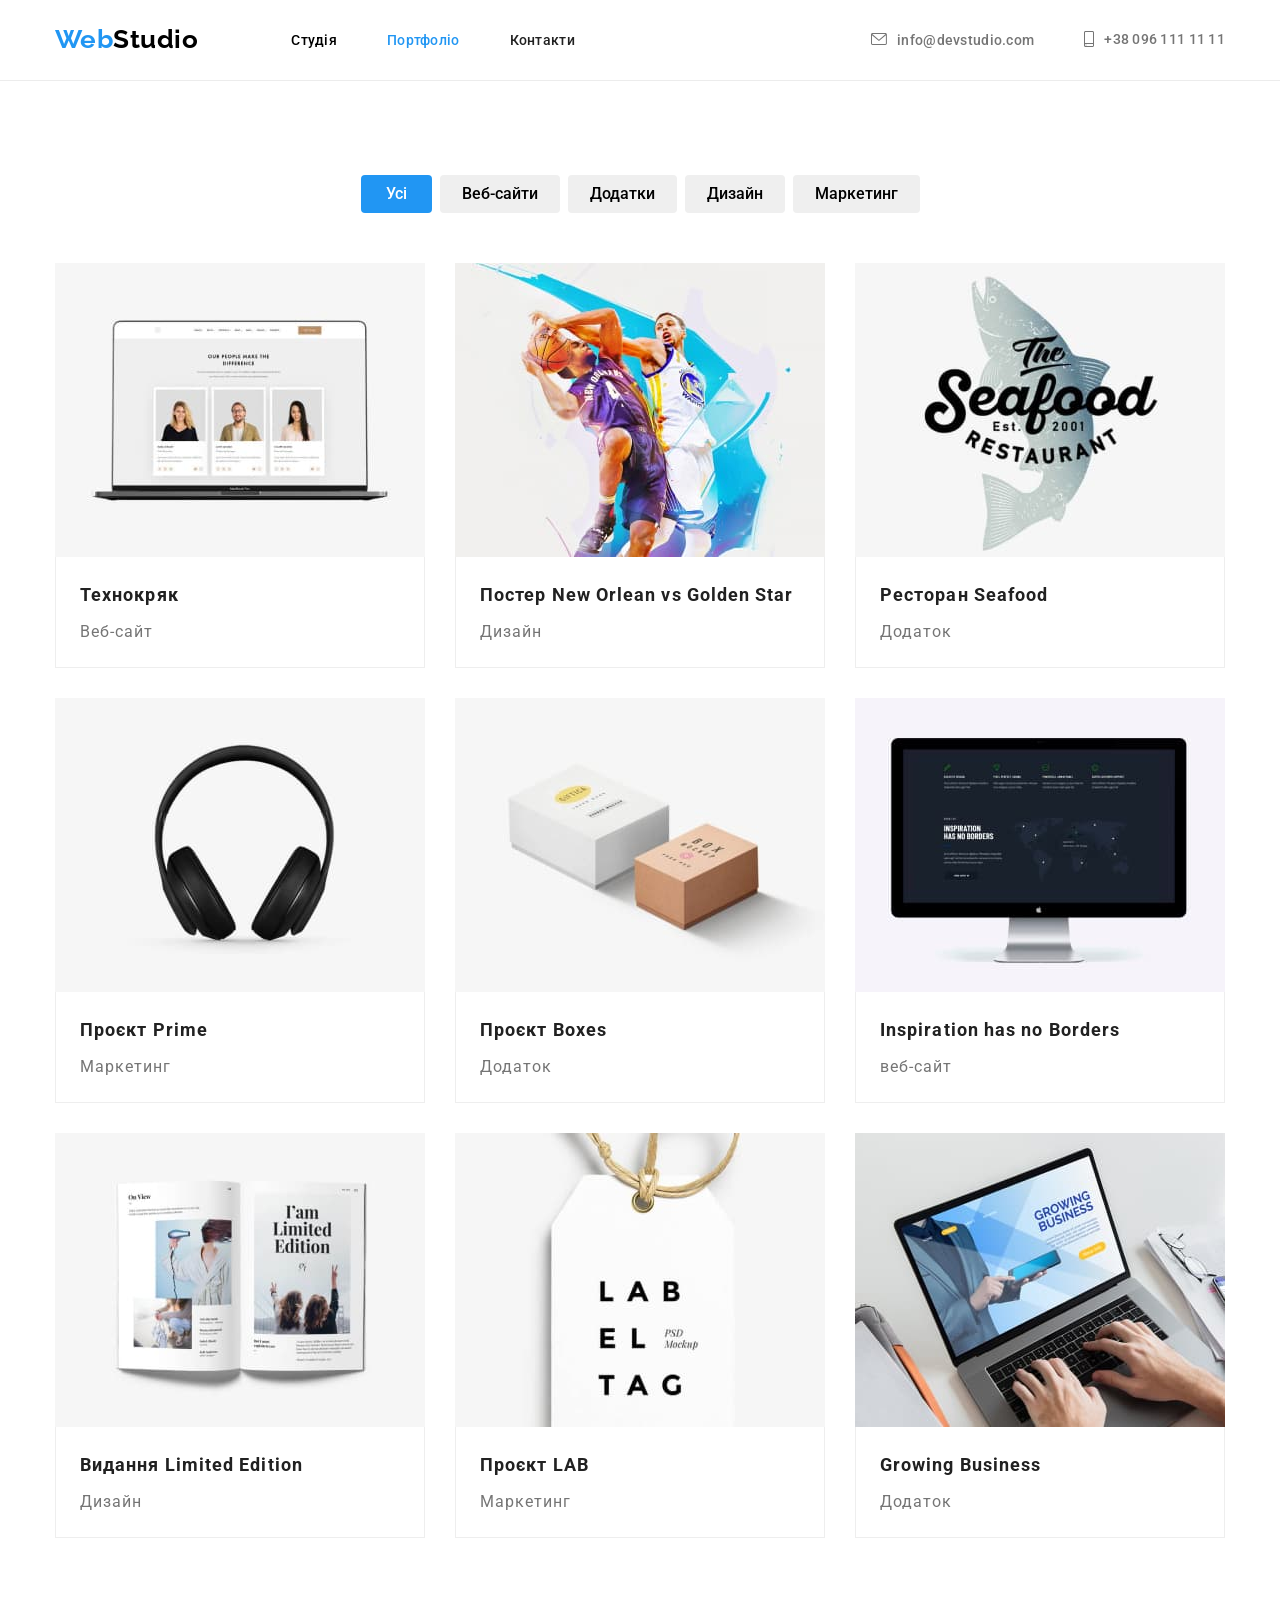
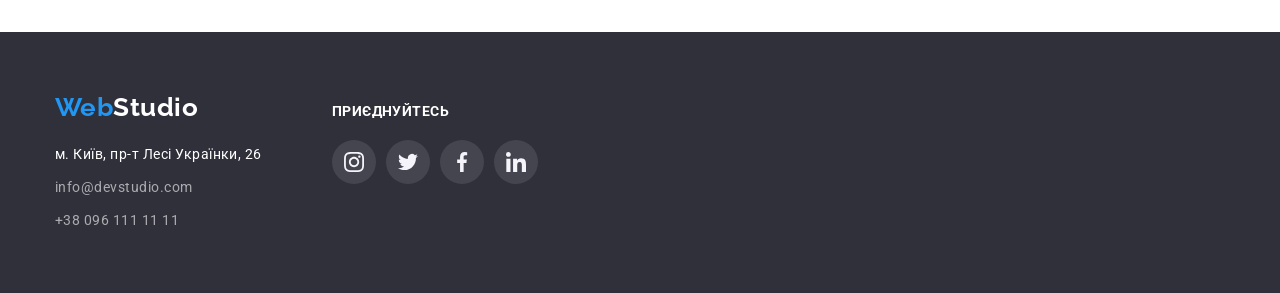
==== portfolio.html @ 345dc27f "new" ====
<!DOCTYPE html>
<html lang="uk">
<head>
    <meta charset="UTF-8">
    <meta http-equiv="X-UA-Compatible" content="IE=edge">
    <meta name="viewport" content="width=device-width, initial-scale=1.0">
    <title>Портфоліо</title>
    <link rel="preconnect" href="https://fonts.googleapis.com">
<link rel="preconnect" href="https://fonts.gstatic.com" crossorigin>
<link href="https://fonts.googleapis.com/css2?family=Raleway:wght@700&family=Roboto:wght@400;500;700;900&display=swap" rel="stylesheet">
<link rel="stylesheet" href="https://cdnjs.cloudflare.com/ajax/libs/modern-normalize/0.7.0/modern-normalize.min.css">
   <link rel="stylesheet" href="./css/styles.css">
</head>
<body>
    <header class="page-top">
        <div class="container-header container">
       <a href="./index.html" class="logo"><span class="web">Web</span>Studio</a>
        <nav>
        <ul class="site-nav">
            <li><a href="./index.html" class="studio">Студія</a></li>
            <li><a href="./portfolio.html" class="portfolio current">Портфоліо</a></li>
            <li><a href="./index.html" class="contacts">Контакти</a></li>
        </ul>
        </nav>
        <ul class="contact-info">
           <li class="general-mail"><a href="mailto:info@devstudio.com" class="mail-top">
            <svg width="16" height="12" class="icon-mail">
                <use href="./images/icons.svg#icon-mail" ></use></svg>
            info@devstudio.com</a></li>
           <li class="general-mail"><a href="tel:+380961111111" class="tel">
            <svg width="10" height="16" class="icon-phone">
                <use href="./images/icons.svg#icon-smartphone"></use>

            </svg>
            
            +38 096 111 11 11</a></li>
        </ul>
        </div>
    </header>
     

    <main>
         <section class="work-exampels">

         <div class="container-examples container">
        <ul class="button">
            <li><button type="button" class="all">Усі</button></li>
            <li><button type="button" class="web-site">Веб-сайти</button></li>
            <li><button type="button" class="application">Додатки</button></li>
            <li><button type="button" class="designe">Дизайн</button></li>
            <li><button type="button" class="marketing">Маркетинг</button></li>
        
        </ul>
        <h2 hidden>Наші роботи</h2>
   
        <ul class="examples">
            <li class="illustration"><img src="./images/project1.jpg" alt="веб-сайт Технокряк" width="370" height="294">
                <div class="project-container">
            <h3 class="project-name">Технокряк</h3>
        <p class="project-title">Веб-сайт</p>
        </div>
    </li> 
            <li class="illustration"><img src="./images/project2.jpg" alt="Постер New Orlean vs Golden Star " width="370">
                <div class="project-container">  
            <h3 class="project-name">Постер New Orlean vs Golden Star</h3>
        <p class="project-title">Дизайн</p>
        </div>
    </li>
            <li class="illustration"><img src="./images/project3.jpg" alt="Ресторан Seafood" width="370">
                <div class="project-container">
            <h3 class="project-name">Ресторан Seafood</h3>
        <p class="project-title">Додаток</p>
        </div>
    </li>
            <li class="illustration"><img src="./images/project4.jpg" alt="Проєкт Prime" width="370">
                <div class="project-container">   
            <h3 class="project-name">Проєкт Prime</h3>
        <p class="project-title">Маркетинг</p>
        </div>
    </li>
            <li class="illustration"><img src="./images/project5.jpg" alt="Проєкт Boxes" width="370">
                <div class="project-container">
            <h3 class="project-name">Проєкт Boxes</h3>
        <p class="project-title">Додаток</p>
        </div>
    </li>
            <li class="illustration"><img src="./images/project6.jpg" alt="Inspiration has no Borders" width="370">
                <div class="project-container">
            <h3 class="project-name">Inspiration has no Borders</h3>
        <p class="project-title">веб-сайт</p>
        </div>
    </li>
            <li class="illustration"><img src="./images/project7.jpg" alt="Видання Limited Edition" width="370">
                <div class="project-container">
            <h3 class="project-name">Видання Limited Edition</h3>
        <p class="project-title">Дизайн</p>
        </div>
    </li>
            <li class="illustration"><img src="./images/project8.jpg" alt="Проєкт LAB" width="370">
                <div class="project-container">
            <h3 class="project-name">Проєкт LAB</h3>
        <p class="project-title">Маркетинг</p>
        </div>
    </li>
            <li class="illustration"><img src="./images/project9.jpg" alt="Growing Business" width="370">
                <div class="project-container">
            <h3 class="project-name">Growing Business</h3>
        <p class="project-title">Додаток</p>
        </div>
    </li>
        </ul>

    </div>
    </section>

    
    </main>

    
    <footer class="garage">
        <div class="container footer-garage">
          <div class="footer ">
          <a href="./index.html" class="footer-logo"><span class="webstudio">Web</span>Studio</a>
          <address class="inform">
          <ul class="footer-contacts">
              <li><a href="https://goo.gl/maps/Wt5C2qb86fCmYvPEA" class="locality" >м. Київ, пр-т Лесі Українки, 26</a></li>
              <li class="contact-info-studio"><a href="mailto:info@devstudio.com" class="mail">info@devstudio.com</a></li>
              <li class="contact-info-studio"><a href="tel:+380961111111" class="tel">+38 096 111 11 11</a></li>
          </ul>
          </address>
          </div>
  
          <div class=" footer-networks">
              <span class="join">Приєднуйтесь</span>
              <ul class="networks">
                  <li class="networks-list">
                    <a href="./index.html" class="networks-links">
                      <svg width="20px" height="20px">
                        <use href="./images/icons.svg#icon-instagram"
                        class="networks-icons"
                        ></use>
                      </svg>
                    </a>
                  </li>
                  <li class="networks-list">
                      <a href="./index.html" class="networks-links">
                        <svg width="20px" height="20px">
                          <use href="./images/icons.svg#icon-twitter"
                          class="networks-icons"
                          ></use>
                        </svg>
                      </a>
                    </li>
                    <li class="networks-list">
                      <a href="./index.html" class="networks-links">
                        <svg width="20px" height="20px">
                          <use href="./images/icons.svg#icon-facebook"
                          class="networks-icons"
                          ></use>
                        </svg>
                      </a>
                    </li>
  
                    <li class="networks-list">
                      <a href="./index.html" class="networks-links">
                        <svg width="20px" height="20px">
                          <use href="./images/icons.svg#icon-linkedin"
                          class="networks-icons"
                          ></use>
                        </svg>
                      </a>
                    </li>
  
                 </ul>
      
              </div>
              </div>
  
            
  
              
        
      
        
    
              
               
    
      </footer>
</body>
</html>
---- css/styles.css ----
html {box-sizing: border-box;}

*,
*::after,
*::before {box-sizing: inherit;}

h1,h2,h3,h4,h5,h6,p {margin: 0;}

ul {margin: 0;
padding: 0;}

body {background-color:var(--main-header-color);
color: var(--primary-text-color);
font-weight: 400;
letter-spacing: 0.03em;
margin: 0;
font-family: 'Roboto', sans-serif,'Raleway', sans-serif;}

:root{
  --primary-text-color: #212121 ;
  --logo-color: #000000;
  --paragraph-text-color:#757575;
  --accent-color: #2196F3;
  --fotter-text-color:rgba(255, 255, 255, 0.6);
  --main-header-color: #FFFFFF;
  --background-hero-footer-color: #2F303A;
  --background-team-color: #F5F4FA;
  --logo-footer-color: #2196F3;
  --social-icons-color: #AFB1B8;
  
}

               /* title Студія*/

.container {
  width: 1200px;
  padding-left: 15px;
  padding-right: 15px;
  margin-left: auto;
  margin-right: auto;
}

.page-top {color: var(--main-header-color);

  border-bottom: 1px solid #ECECEC;

}

.logo {
  display: block;
  margin-right: 93px;
list-style: none;
text-decoration: none;
color: var(--logo-color);
font-family:'Raleway';
 font-weight: 700;
 font-size: 26px;
 line-height: 1.1923;
}

.web {color: var(--accent-color);}

.studio.current, .portfolio, .contacts, .mail-top, .tel {
list-style: none;
text-decoration: none;}

.site-nav {
  display: flex;
    padding-left: 0;
    margin-top: 0;
    margin-bottom: 0;
  }

  .studio {margin-right: 50px;
  color: var(--logo-color);}

  .portfolio {margin-right: 50px;}

  

.portfolio, .contacts {color: var(--primary-text-color);}

.portfolio:hover, .portfolio:focus {color:var(--accent-color); }
  
  .contacts:hover, .contacts:focus {color:var(--accent-color) }

 .studio:hover, .studio:focus {color:var(--accent-color);}

 .mail-top {color:var(--paragraph-text-color);}

 .mail-top:hover, .mail-top:focus {color:var(--accent-color);}

 .contact-info {margin: 0; padding: 0;}

 .contact-info .tel {color:var(--paragraph-text-color);}

 .tel:hover, .tel:focus {color: var(--accent-color);}

 .hero {background-color: var(--background-hero-footer-color);}



 
 .container-header  {
  display: flex;
  align-items: center;
  width: 1200px;
  padding-top: 24px;
  padding-bottom: 25px;
  padding-left: 15px;
  padding-right: 15px;
  margin-left: auto;
  margin-right: auto;
    
 }

 .icon-mail{
  margin-right: 10px;
  fill: currentColor;
 }

 .icon-phone{
  margin-right: 10px;
  fill: currentColor;
 }


 .mail-top {margin-right: 50px;}

 .general-mail {
  display: flex;
  align-items: center;
}

.mail-top {
  display: flex;
  align-items: center;
}

.general-mail .tel {
  display: flex;
  align-items: center;}


  




 

 .hero{
  max-width: 1600px;
    height: 600px;
    margin-left: auto;
    margin-right: auto;
    background-image: linear-gradient(rgba(47, 48, 58, 0.4),
            rgba(47, 48, 58, 0.4)),
        url(../images/hero-image.jpg);
    background-repeat: no-repeat;
    background-position: center;
    background-size: cover;

 }
 
 .hero {padding: 200px 0;}



 .hero-title {
  color:var(--main-header-color);
  font-weight: 900;
  font-size: 44px;
  line-height: 1.3636;
  letter-spacing: 0.06em;
  margin-bottom: 30px;
  text-transform: uppercase;
  text-align: center;
  max-width: 696px;
  margin-left: auto;
  margin-right: auto;
  
}

.backdrop {
  position: fixed;
  top: 0;
  left: 0;
  width: 100%;
  height: 100%;
  background: rgba(0, 0, 0, 0.2);
}

.backdrop.is-hidden {
  opacity: 0;
  pointer-events: none;
}

.modal {
  position: absolute;
  top: 50%;
  left: 50%;
  transform: translate(-50%, -50%);
  min-width: 528px;
  min-height: 581px;
  background: var(--main-header-color);
  box-shadow: 0px 1px 3px rgba(0, 0, 0, 0.12), 0px 1px 1px rgba(0, 0, 0, 0.14), 0px 2px 1px rgba(0, 0, 0, 0.2);
  border-radius: 4px;}

  .modal-btn-close {
    position: absolute;
    top: 8px;
    right: 8px;
    display: flex;
    justify-content: center;
    align-items: center;
    width: 30px;
    height: 30px;
    border-radius: 50%;
    border: 1px solid rgba(0, 0, 0, 0.1);
    background-color: var(--main-header-color);
    cursor: pointer;}

.order-button {
  color: var(--main-header-color);
  background-color:var(--accent-color) ;
  border: 1px transparent;
  cursor: pointer;
  font-weight: 700;
  font-size: 16px;
  line-height: 1.875;
  letter-spacing: 0.06em;
  height: 50px;
  display:block;
  min-width:216px;
  height:50px;
  margin:0 auto;
  
   
}

.work-princepels {
  padding-top: 94px;
  padding-bottom: 94px;
}

.icons {
  display: flex;
    align-items: center;
    justify-content: center;
    height: 120px;
    background: var(--background-team-color);
    border-radius: 4px;
    margin-bottom: 30px;
}


.princepels {gap: 30px;}
    


.princepels {
  display:flex;
  margin:0;
  padding:0;
}

.main-ideas :not(:last-of-type){
  margin-right:30px;}

  .paragraph  {margin:0;
  padding-top: 10px;
  line-height: calc(24/14);}

 .section-about {
  color: var(--primary-text-color);
  font-weight: 700;
  font-size: 36px;
  line-height: 1.1666;
  text-align: center;
  
}
  

.princepels {
  list-style: none; text-decoration: none;
  margin: 0; padding: 0;
}

 .princepels .title {
  color:var(--primary-text-color);
  font-weight: 700;
  font-size: 14px;
  line-height: 1.1428;
}

 .princepels .paragraph {
  color: var(--paragraph-text-color);
  font-size: 14px;
  line-height: 1.7142;
}



.about {padding-top: 0;
  padding-bottom: 94px;}

.our-job {
  list-style: none;
  margin: 0;
  padding: 0;
  display: flex;
  margin-top: 50px;
  gap: 30px;
}

.group-thumb {
  position: relative;}

.group-overlay {
  position: absolute;
  left: 0%;
  bottom: 0%;
  align-items: center;
  justify-content: center;
  display: flex;
  width: 100%;
  height: 70px;

  background: rgba(47, 48, 58, 0.8);
}

.overlay-title {
  font-family: 'Roboto';
  font-style: normal;
  font-weight: 700;
  font-size: 14px;
  line-height: 16px;
  text-align: center;
  letter-spacing: 0.03em;
  text-transform: uppercase;

  color: #ffffff;
}


.employees {padding-top: 94px;
  padding-bottom: 94px;
  background-color: #F5F4FA;}

 .team {color: var(--background-team-color);
  display: flex;
  padding: 0;
  margin: 0;
  background: 0px;
gap: 30px;}

 .our-team {
  color: var(--primary-text-color);
  font-weight: 700;
  font-size: 36px;
  line-height: 1.1666;
  text-align: center;
  margin-bottom: 50px;
  margin-top: 0;
}

.definition {padding-top: 30px;
  padding-bottom: 30px;
text-align: center;}

.worker {
  background: #FFFFFF;
  box-shadow: 0px 1px 3px rgba(0, 0, 0, 0.12), 
  0px 1px 1px rgba(0, 0, 0, 0.14), 0px 2px 1px rgba(0, 0, 0, 0.2);
  border-radius: 0px 0px 4px 4px;

}

 .team .name {
  color:var(--primary-text-color);
  font-weight: 500;
  font-size: 16px;
  line-height: 1.1875;
 
}

 .team .job-title {
  color: var(--paragraph-text-color);
  font-size: 16px;
  line-height: 1.1875;
}
.job-title {
  padding-bottom: 16px;
  margin-top: 10px;}

.icon-links {
  display: flex;
  justify-content: center;
  align-items: center;
  width: 44px;
  min-height: 44px;
  color:var(--social-icons-color);
  background-color: var(--main-header-color);
  
}

.icon-links:hover,
.icon-links:focus {
  color: var(--main-header-color);
  background-color: var(--accent-color);
  border-radius: 50%;
}

.icon-list {
 gap: 10px; 
}

.list {
  display: flex;
  list-style: none;
  justify-content: center;
  
  
  

}

.icon-list:not(:last-child) {
  margin-right: 10px;
}

.social-link  {
fill: currentColor;
}


.clients-title {
  margin-top: 94px;
  margin-bottom: 50px;
}

 .clients-list {
  margin-bottom: 85px;
 }


 .clients-title{
font-weight: 700;
font-size: 36px;
line-height: 1.1666;
text-align: center;
letter-spacing: 0.03em;
margin-left: auto;
margin-right: auto;
margin-bottom: 50px;
}

.clients-ul  {
  list-style-type: none;
  
 
}

.clients>ul {
  display: flex;
  padding: 0px;
  list-style: none;
  gap: 30px;
  
}

.clients-list {flex-basis: calc((100% - 150px) / 6);}

.clients-links {
  display: flex;
  justify-content: center;
  align-items: center;
  padding: 16px 32px;
  width: 170px;
  height: 92px;
  color: var(--social-icons-color);
  border-radius: 4px;
  border: 1px solid var(--social-icons-color);

}

.clients-links:hover,
.clients-links:focus {
  color: var(--accent-color);
  border: 1px solid var(--accent-color);

}

.icon {
  fill: currentColor;
}

 

.site-nav {
  font-weight: 500;
  font-size: 14px;
  line-height: 1.1428;
  letter-spacing: 0.02em;
}

.contact-info {
  display: flex;
    margin-top: 0;
    margin-bottom: 0;
    margin-left: auto;
    padding-left: 0;
  font-weight: 500;
  font-size: 14px;
  line-height: 1.1428;
  letter-spacing: 00.02em;
}

.site-nav .studio.current {color: var(--accent-color);}

.site-nav .portfolio.current {color: var(--accent-color);}

.garage { background-color: var(--background-hero-footer-color);
  padding-top: 60px;
  padding-bottom: 60px;
  
}

.webstudio {color: var(--logo-footer-color);}

.footer-logo {
color: var(--main-header-color);
 font-family:'Raleway';
 font-weight: 700;
 font-size: 26px;
 line-height: 1.1923;

}



.locality {
  color: var(--main-header-color);
  font-style: normal;
  font-size: 14px;
  line-height: 1.7142;
  display: inline-block;
 
  
}

.locality:hover, .locality:focus {color: var(--accent-color);}



.mail {
  color: var(--fotter-text-color);
  font-style: normal;
  font-size: 14px;
  line-height: 1.7142;
  display: inline-block;
}

.inform {margin-top: 20px;}

.footer-contacts {
  list-style: none;
  padding: 0;
}

.locality, .mail, .tel, .footer-logo {text-decoration: none;}

.mail:hover, .mail:focus {color: var(--accent-color);}

.tel {
  color: var(--fotter-text-color);
  font-style: normal;
  font-size: 14px;
  line-height: 1.7142;
  display: inline-block;
}

.contact-info-studio {
  margin-top: 9px;
}

.tel:hover, .tel:focus {color: var(--accent-color);}




.join {
  font-weight: 700;
  font-size: 14px;
  line-height: 1.14;
  letter-spacing: 0.03em;
  text-transform: uppercase;
  color: #FFFFFF;

}

.footer-garage {
  display: flex;
  align-items: baseline;
  
}



 .footer-networks {
  margin-left: 70px;
 }

.footer-networks>ul {
  display:flex;
  padding: 0px;
  list-style: none;
  margin-top: 20px;
  
}

.networks-links {
  display: flex;
  justify-content: center;
  align-items: center;
  width: 44px;
  min-height: 44px;
  color: var(--background-team-color);
  background-color: var(--background-hero-footer-color);
  background: rgba(255, 255, 255, 0.1);
  border-radius: 50%;
  

}


.networks {
  gap: 10px;
}


.networks-links:hover,
.networks-links:focus {
  background-color: var(--accent-color);
}

.networks-icons {
  fill: currentColor;

}






 

             /* title Портфоліо */

 .studio {text-decoration: none;}             

.button {
  list-style: none;
  color: var(--primary-text-color);
  cursor: pointer;
  font-weight: 500;
  font-size: 16px;
  line-height: 1.625;
  display: flex;
  padding: 0;
  justify-content: center;
  gap: 8px;
  

}

.all:hover, .web-site:hover, .application:hover, .designe:hover, .marketing:hover
 {filter: drop-shadow(0px 4px 4px rgba(0, 0, 0, 0.25));}

.all:hover,
.all:focus {background-color: var(--accent-color); color:var(--main-header-color);}

.web-site:hover,
.web-site:focus {
  background-color: var(--accent-color);color: var(--main-header-color);}

.application:hover, 
.application:focus{
  background-color: var(--accent-color);color: var(--main-header-color);} 

.designe:hover,
.designe:focus {
  background-color: var(--accent-color);color: var(--main-header-color);}

.marketing:hover,
.marketing:focus {
  background-color: var(--accent-color);color: var(--main-header-color);}

.all { background-color: var(--accent-color); color: var(--main-header-color);
  cursor: pointer;
  font-weight: 500;
  font-size: 16px;
  line-height: 1.625;
  border-style: none;
  border-radius: 4px;
  padding: 6px 25px;
  
} 


.web-site, .application, .designe, .marketing { 
  border-style: none;
  border-radius: 4px;}

.web-site, .application, .designe, .marketing {
  font-weight: 500;
  font-size: 16px;
  line-height: 1.625;
  cursor: pointer;
  padding: 6px 22px;
}

img {
  display: block;
  width: 100%;
  height: auto;
}

.work-exampels {padding-top: 94px;
   padding-bottom: 94px;
}

.examples {list-style: none;
  margin-top: 50px;
  margin-bottom: 0px;
  margin-left: 0;
  margin-right: 0;
  padding: 0;
  display: flex;
  flex-wrap: wrap;
  justify-content: center;
  gap: 30px;
 }

 .illustration:hover{
  box-shadow: 0px 1px 1px rgba(0, 0, 0, 0.12), 0px 4px 4px rgba(0, 0, 0, 0.06), 1px 4px 6px rgba(0, 0, 0, 0.16);
 }
 


 

 .project-title {margin-top: 4px;}

 .project-container {
  padding: 20px 24px;
  border-left: 1px solid #EEEEEE;
  border-bottom: 1px solid #EEEEEE ;
  border-right: 1px solid #EEEEEE ;
 }

.examples .project-name {
color: var(--primary-text-color);
  font-weight: 700;
  font-size: 18px;
  line-height: 2;
  letter-spacing: 00.06em;
  
}

.examples .project-title {
  color: var(--paragraph-text-color);
  font-size: 16px;
  line-height: 1.875;
  letter-spacing: 00.06em;

}
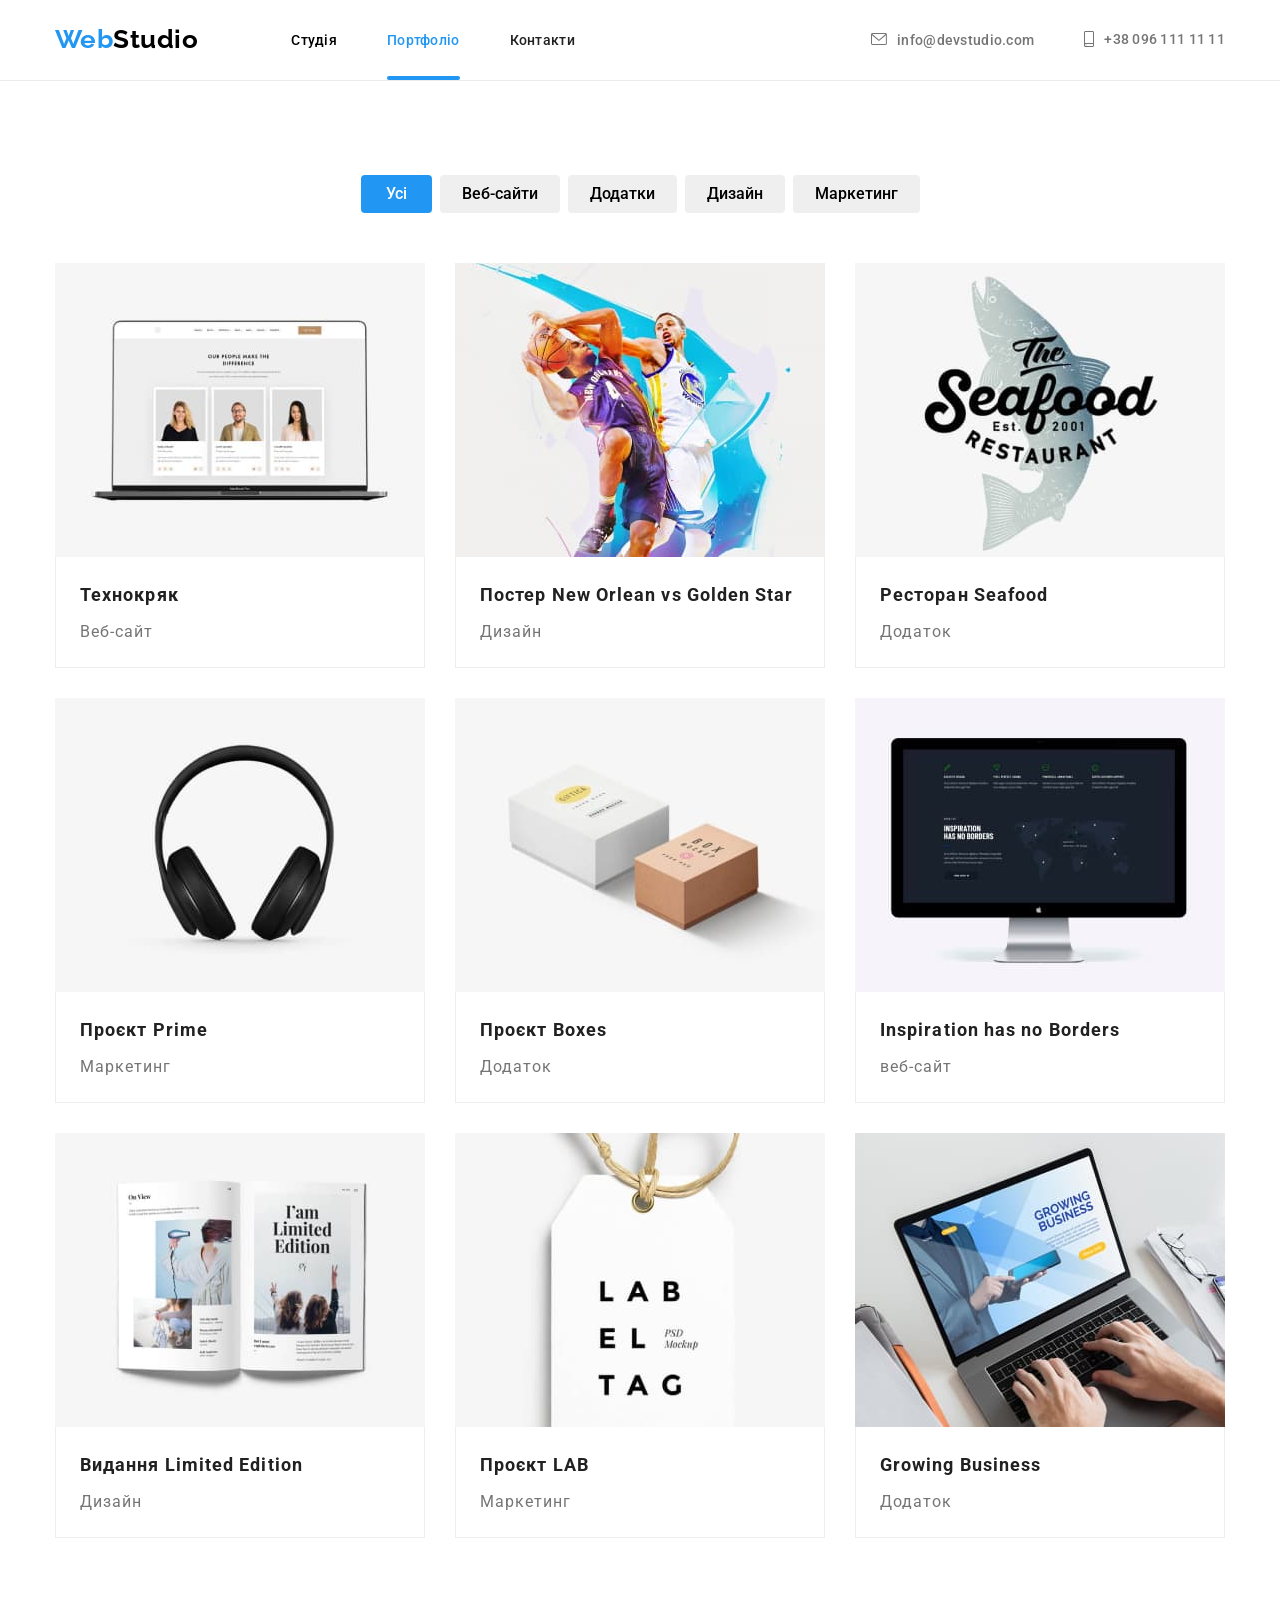
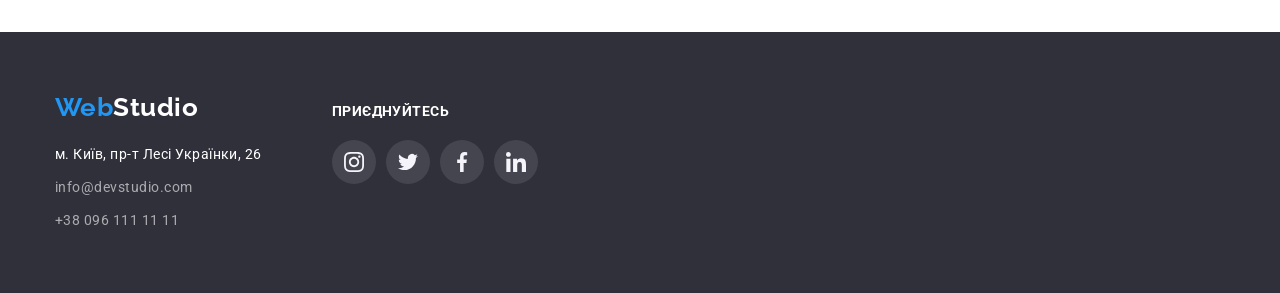
==== commit 500963f1: "new" ====
--- a/portfolio.html
+++ b/portfolio.html
@@ -17,9 +17,9 @@
        <a href="./index.html" class="logo"><span class="web">Web</span>Studio</a>
         <nav>
         <ul class="site-nav">
-            <li><a href="./index.html" class="studio">Студія</a></li>
-            <li><a href="./portfolio.html" class="portfolio current">Портфоліо</a></li>
-            <li><a href="./index.html" class="contacts">Контакти</a></li>
+            <li><a href="./index.html" class=" link studio">Студія</a></li>
+            <li><a href="./portfolio.html" class="link portfolio current">Портфоліо</a></li>
+            <li><a href="./index.html" class="link contacts">Контакти</a></li>
         </ul>
         </nav>
         <ul class="contact-info">
@@ -55,55 +55,55 @@
    
         <ul class="examples">
             <li class="illustration"><img src="./images/project1.jpg" alt="веб-сайт Технокряк" width="370" height="294">
-                <div class="project-container">
+                <div class="project-wrap">
             <h3 class="project-name">Технокряк</h3>
         <p class="project-title">Веб-сайт</p>
         </div>
     </li> 
             <li class="illustration"><img src="./images/project2.jpg" alt="Постер New Orlean vs Golden Star " width="370">
-                <div class="project-container">  
+                <div class="project-wrap">  
             <h3 class="project-name">Постер New Orlean vs Golden Star</h3>
         <p class="project-title">Дизайн</p>
         </div>
     </li>
             <li class="illustration"><img src="./images/project3.jpg" alt="Ресторан Seafood" width="370">
-                <div class="project-container">
+                <div class="project-wrap">
             <h3 class="project-name">Ресторан Seafood</h3>
         <p class="project-title">Додаток</p>
         </div>
     </li>
             <li class="illustration"><img src="./images/project4.jpg" alt="Проєкт Prime" width="370">
-                <div class="project-container">   
+                <div class="project-wrap">   
             <h3 class="project-name">Проєкт Prime</h3>
         <p class="project-title">Маркетинг</p>
         </div>
     </li>
             <li class="illustration"><img src="./images/project5.jpg" alt="Проєкт Boxes" width="370">
-                <div class="project-container">
+                <div class="project-wrap">
             <h3 class="project-name">Проєкт Boxes</h3>
         <p class="project-title">Додаток</p>
         </div>
     </li>
             <li class="illustration"><img src="./images/project6.jpg" alt="Inspiration has no Borders" width="370">
-                <div class="project-container">
+                <div class="project-wrap">
             <h3 class="project-name">Inspiration has no Borders</h3>
         <p class="project-title">веб-сайт</p>
         </div>
     </li>
             <li class="illustration"><img src="./images/project7.jpg" alt="Видання Limited Edition" width="370">
-                <div class="project-container">
+                <div class="project-wrap">
             <h3 class="project-name">Видання Limited Edition</h3>
         <p class="project-title">Дизайн</p>
         </div>
     </li>
             <li class="illustration"><img src="./images/project8.jpg" alt="Проєкт LAB" width="370">
-                <div class="project-container">
+                <div class="project-wrap">
             <h3 class="project-name">Проєкт LAB</h3>
         <p class="project-title">Маркетинг</p>
         </div>
     </li>
             <li class="illustration"><img src="./images/project9.jpg" alt="Growing Business" width="370">
-                <div class="project-container">
+                <div class="project-wrap">
             <h3 class="project-name">Growing Business</h3>
         <p class="project-title">Додаток</p>
         </div>
@@ -187,5 +187,6 @@
                
     
       </footer>
+      <script src="./js/modal.js"></script>
 </body>
 </html>
--- a/css/styles.css
+++ b/css/styles.css
@@ -28,8 +28,10 @@
   --background-team-color: #F5F4FA;
   --logo-footer-color: #2196F3;
   --social-icons-color: #AFB1B8;
-  
-}
+  --animation: 250ms cubic-bezier(0.4, 0, 0.2, 1);
+}
+  
+
 
                /* title Студія*/
 
@@ -75,15 +77,66 @@
   .studio {margin-right: 50px;
   color: var(--logo-color);}
 
+
+  .site-nav .link{
+    position: relative;
+    transition: var(--animation);
+   
+  }
+
+  .site-nav .studio.current::after {
+    
+    content: '';
+
+    position: absolute;
+    left: 0%;
+    bottom: 0px;
+  
+    border-radius: 2px;
+  
+    display: block;
+    width: 100%;
+    height: 4px;
+    background-color: var(--accent-color);
+  
+  }
+  
+  .site-nav .link {
+    padding-top: 32px;
+    padding-bottom: 32px;
+  }
+
+  .site-nav .link:hover,
+.site-nav .link:focus {
+  transition: var(--animation);
+color: var(--accent-color);}
+
+ 
+
+  .site-nav .portfolio.current::after {
+    content: '';
+
+    position: absolute;
+    left: 0%;
+    bottom: 0px;
+  
+    border-radius: 2px;
+  
+    display: block;
+    width: 100%;
+    height: 4px;
+    background-color: var(--accent-color);
+  }
+
   .portfolio {margin-right: 50px;}
 
   
 
 .portfolio, .contacts {color: var(--primary-text-color);}
 
-.portfolio:hover, .portfolio:focus {color:var(--accent-color); }
-  
-  .contacts:hover, .contacts:focus {color:var(--accent-color) }
+.portfolio:hover, .portfolio:focus {color:var(--accent-color);}
+  
+  .contacts:hover, .contacts:focus {color:var(--accent-color);}
 
  .studio:hover, .studio:focus {color:var(--accent-color);}
 
@@ -755,7 +808,7 @@
 
  .project-title {margin-top: 4px;}
 
- .project-container {
+ .project-wrap {
   padding: 20px 24px;
   border-left: 1px solid #EEEEEE;
   border-bottom: 1px solid #EEEEEE ;
@@ -779,3 +832,5 @@
 
 }
 
+
+
